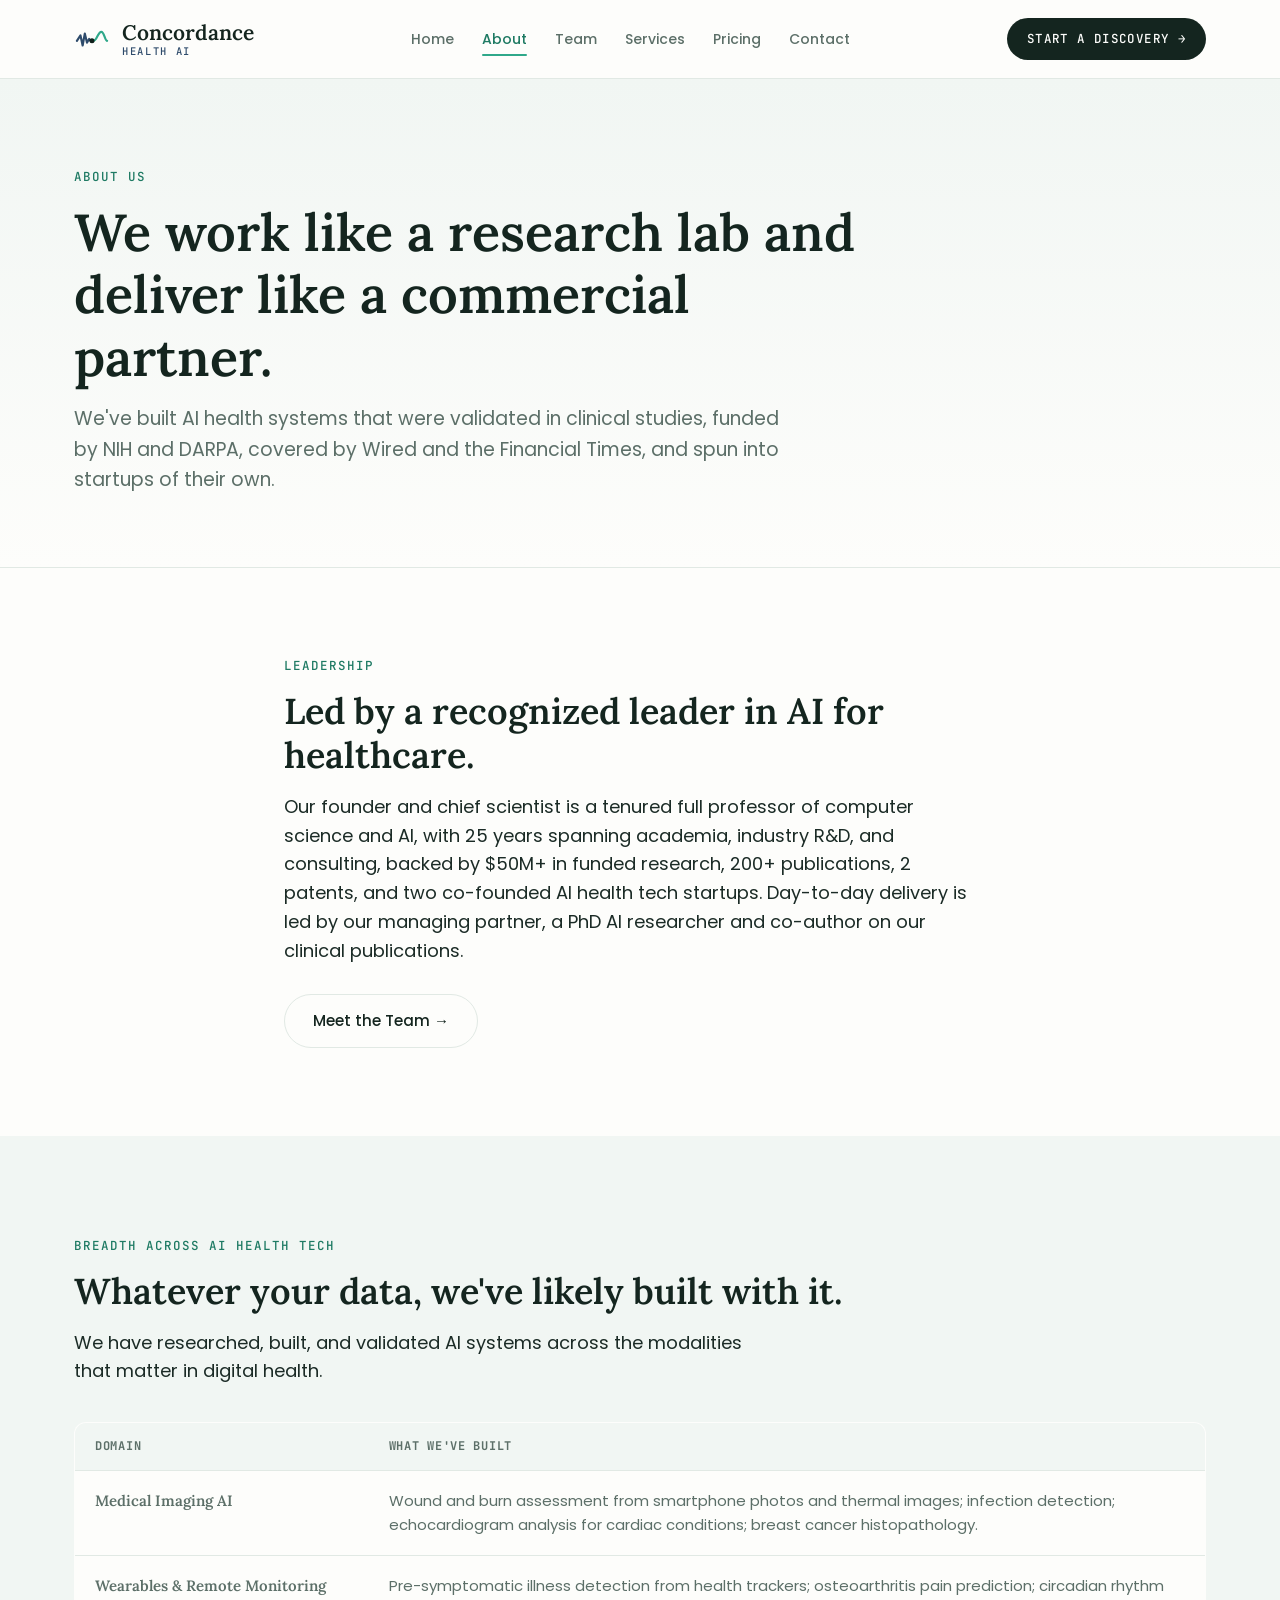
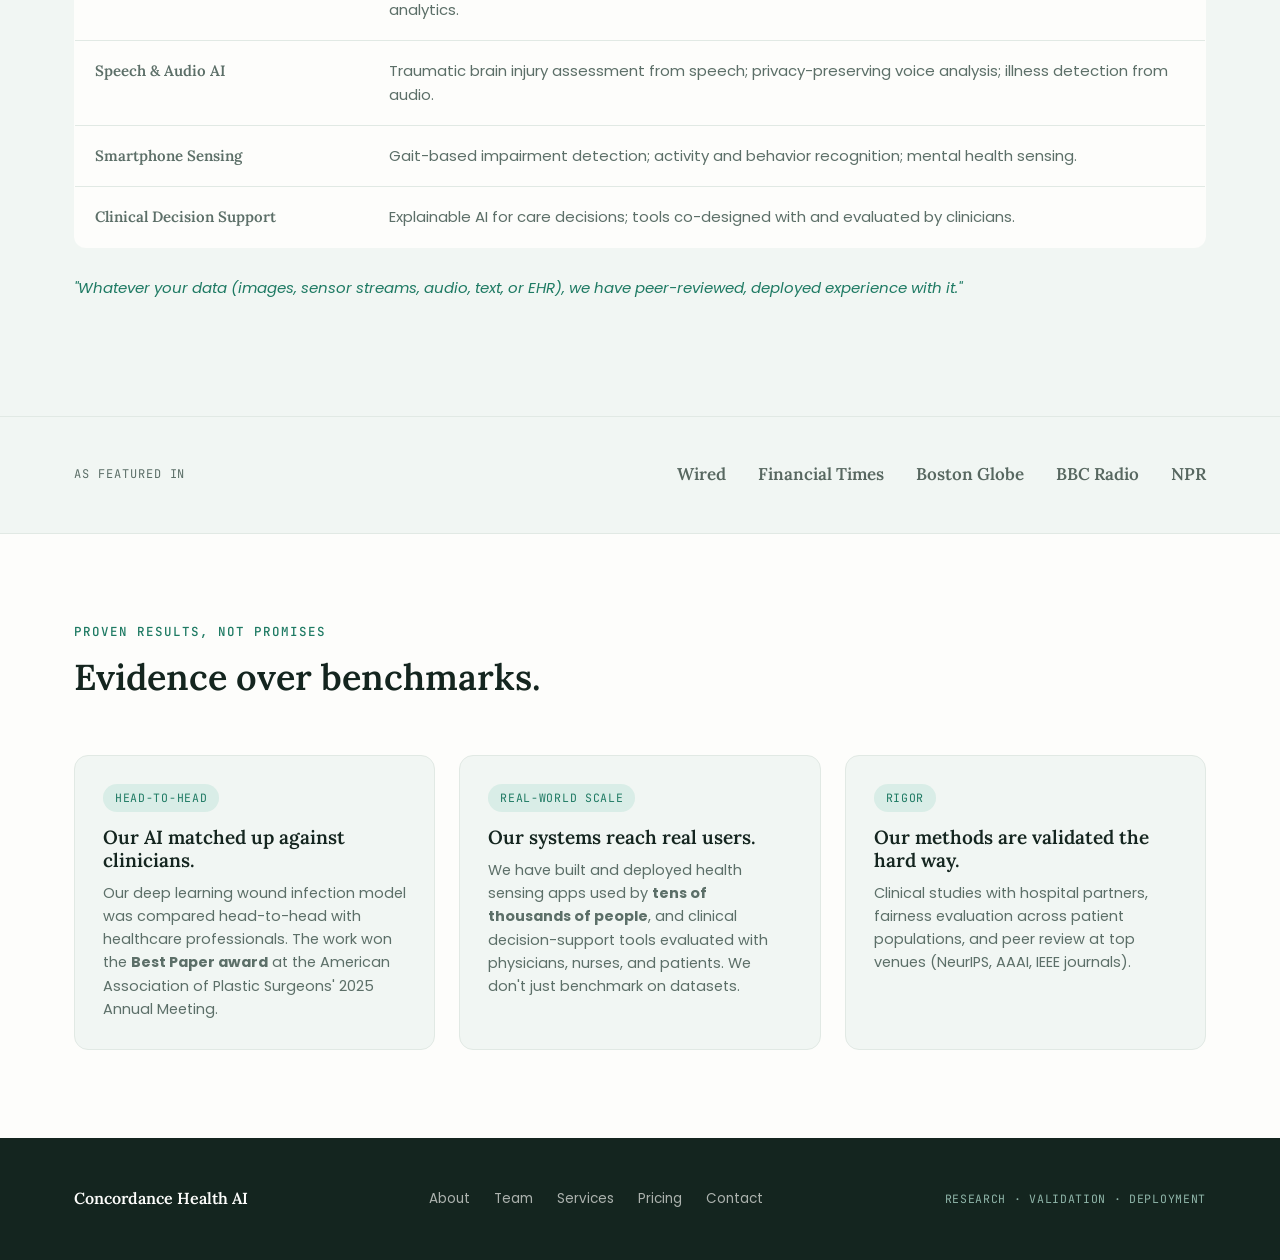
==== about.html @ d1e4e9be "Initial site" ====
<!DOCTYPE html>
<html lang="en">
<head>
<meta charset="UTF-8">
<meta name="viewport" content="width=device-width, initial-scale=1.0">
<link rel="icon" type="image/svg+xml" href="Logo/mark-convergence.svg">
<title>About | Concordance Health AI</title>
<link rel="preconnect" href="https://fonts.googleapis.com">
<link rel="preconnect" href="https://fonts.gstatic.com" crossorigin>
<link href="https://fonts.googleapis.com/css2?family=Lora:ital,wght@0,500;0,600;1,500&family=Poppins:wght@300;400;500;600;700&family=JetBrains+Mono:wght@400;500;600&display=swap" rel="stylesheet">
<link rel="stylesheet" href="style.css">
</head>
<body>

<header>
  <nav class="wrap">
    <a href="index.html" class="logo">
      <svg viewBox="0 0 100 100" width="36" height="36" aria-hidden="true">
        <path d="M8 55 L18 40 L24 68 L30 35 L36 60 L42 50 L46 55" fill="none" stroke="#2E4B6B" stroke-width="6" stroke-linecap="round" stroke-linejoin="round"/>
        <path d="M54 55 C64 55 66 30 76 30 C84 30 86 55 92 55" fill="none" stroke="#2FA88A" stroke-width="6" stroke-linecap="round" stroke-linejoin="round"/>
        <circle cx="50" cy="55" r="7" fill="#10201B"/>
      </svg>
      <span class="logo-word">
        <span class="logo-name">Concordance</span>
        <span class="logo-sub">HEALTH AI</span>
      </span>
    </a>
    <div class="navlinks">
      <a href="index.html">Home</a>
      <a href="about.html" class="active">About</a>
      <a href="team.html">Team</a>
      <a href="services.html">Services</a>
      <a href="pricing.html">Pricing</a>
      <a href="contact.html">Contact</a>
    </div>
    <a href="contact.html" class="nav-cta">START A DISCOVERY →</a>
  </nav>
</header>

<main>

  <div class="pagehead">
    <div class="wrap">
      <div class="eyebrow">About Us</div>
      <h1>We work like a research lab and deliver like a commercial partner.</h1>
      <p class="lede">We've built AI health systems that were validated in clinical studies, funded by NIH and DARPA, covered by Wired and the Financial Times, and spun into startups of their own.</p>
    </div>
  </div>

  <!-- ================= LEADERSHIP POINTER ================= -->
  <section class="why">
    <div class="wrap" style="grid-template-columns:1fr; max-width:760px;">
      <div>
        <div class="eyebrow">Leadership</div>
        <h2>Led by a recognized leader in AI for healthcare.</h2>
        <p class="big">Our founder and chief scientist is a tenured full professor of computer science and AI, with 25 years spanning academia, industry R&amp;D, and consulting, backed by $50M+ in funded research, 200+ publications, 2 patents, and two co-founded AI health tech startups. Day-to-day delivery is led by our managing partner, a PhD AI researcher and co-author on our clinical publications.</p>
        <div class="cta-row">
          <a href="team.html" class="btn btn-ghost">Meet the Team →</a>
        </div>
      </div>
    </div>
  </section>

  <!-- ================= BREADTH TABLE ================= -->
  <section class="breadth" style="background:var(--paper-dim); padding-top:100px; padding-bottom:100px;">
    <div class="wrap">
      <div class="eyebrow">Breadth Across AI Health Tech</div>
      <h2>Whatever your data, we've likely built with it.</h2>
      <p class="big">We have researched, built, and validated AI systems across the modalities that matter in digital health.</p>

      <table class="domains">
        <thead><tr><th>Domain</th><th>What We've Built</th></tr></thead>
        <tbody>
          <tr>
            <td class="domain">Medical Imaging AI</td>
            <td>Wound and burn assessment from smartphone photos and thermal images; infection detection; echocardiogram analysis for cardiac conditions; breast cancer histopathology.</td>
          </tr>
          <tr>
            <td class="domain">Wearables &amp; Remote Monitoring</td>
            <td>Pre-symptomatic illness detection from health trackers; osteoarthritis pain prediction; circadian rhythm analytics.</td>
          </tr>
          <tr>
            <td class="domain">Speech &amp; Audio AI</td>
            <td>Traumatic brain injury assessment from speech; privacy-preserving voice analysis; illness detection from audio.</td>
          </tr>
          <tr>
            <td class="domain">Smartphone Sensing</td>
            <td>Gait-based impairment detection; activity and behavior recognition; mental health sensing.</td>
          </tr>
          <tr>
            <td class="domain">Clinical Decision Support</td>
            <td>Explainable AI for care decisions; tools co-designed with and evaluated by clinicians.</td>
          </tr>
        </tbody>
      </table>
      <p class="breadth-footnote">"Whatever your data (images, sensor streams, audio, text, or EHR), we have peer-reviewed, deployed experience with it."</p>
    </div>
  </section>

  <!-- ================= PRESS MENTIONS ================= -->
  <div class="press">
    <div class="wrap">
      <div class="label">As Featured In</div>
      <div class="names">
        <span>Wired</span>
        <span>Financial Times</span>
        <span>Boston Globe</span>
        <span>BBC Radio</span>
        <span>NPR</span>
      </div>
    </div>
  </div>

  <!-- ================= PROVEN RESULTS (repeat, contextual) ================= -->
  <section class="results">
    <div class="wrap">
      <div class="eyebrow">Proven Results, Not Promises</div>
      <h2>Evidence over benchmarks.</h2>
    </div>
    <div class="result-grid">
      <div class="result-card">
        <div class="tag">Head-to-Head</div>
        <h3>Our AI matched up against clinicians.</h3>
        <p>Our deep learning wound infection model was compared head-to-head with healthcare professionals. The work won the <b>Best Paper award</b> at the American Association of Plastic Surgeons' 2025 Annual Meeting.</p>
      </div>
      <div class="result-card">
        <div class="tag">Real-World Scale</div>
        <h3>Our systems reach real users.</h3>
        <p>We have built and deployed health sensing apps used by <b>tens of thousands of people</b>, and clinical decision-support tools evaluated with physicians, nurses, and patients. We don't just benchmark on datasets.</p>
      </div>
      <div class="result-card">
        <div class="tag">Rigor</div>
        <h3>Our methods are validated the hard way.</h3>
        <p>Clinical studies with hospital partners, fairness evaluation across patient populations, and peer review at top venues (NeurIPS, AAAI, IEEE journals).</p>
      </div>
    </div>
  </section>

</main>

<footer>
  <div class="wrap">
    <div class="fmark">Concordance Health AI</div>
    <div class="flinks">
      <a href="about.html">About</a>
      <a href="team.html">Team</a>
      <a href="services.html">Services</a>
      <a href="pricing.html">Pricing</a>
      <a href="contact.html">Contact</a>
    </div>
    <div class="fnote">RESEARCH &middot; VALIDATION &middot; DEPLOYMENT</div>
  </div>
</footer>

</body>
</html>
---- style.css ----
/* ============================================================
   Concordance Health AI — base stylesheet
   ============================================================ */

:root {
  --ink: #14251F;
  --ink-soft: #24382F;
  --signal: #2FA88A;
  --signal-dark: #1E7A63;
  --sage: #8FB5A9;
  --paper: #FDFDFB;
  --paper-dim: #F1F6F3;
  --line: #E1E9E4;
  --text: #1B2B26;
  --muted: #5C6F68;

  --font-serif: 'Lora', Georgia, serif;
  --font-sans: 'Poppins', 'Segoe UI', Arial, sans-serif;
  --font-mono: 'JetBrains Mono', 'Courier New', monospace;
}

* { box-sizing: border-box; }

html { scroll-behavior: smooth; }

body {
  margin: 0;
  font-family: var(--font-sans);
  color: var(--text);
  background: var(--paper);
  line-height: 1.6;
  -webkit-font-smoothing: antialiased;
}

img { max-width: 100%; display: block; }

a { color: inherit; text-decoration: none; }

ul { list-style: none; margin: 0; padding: 0; }

h1, h2, h3, h4 {
  font-family: var(--font-serif);
  font-weight: 600;
  line-height: 1.2;
  margin: 0 0 16px;
  color: var(--ink);
}

h1 { font-size: clamp(32px, 4.4vw, 52px); }
h1 em { font-style: italic; color: var(--signal-dark); }
h2 { font-size: clamp(26px, 3vw, 36px); }
h3 { font-size: 20px; }
h4 { font-size: 17px; }

p { margin: 0 0 16px; color: var(--muted); }

.wrap {
  max-width: 1180px;
  margin: 0 auto;
  padding: 0 24px;
}

/* ============================= HEADER / NAV ============================= */

header {
  position: sticky;
  top: 0;
  z-index: 50;
  background: rgba(253, 253, 251, 0.92);
  backdrop-filter: blur(8px);
  border-bottom: 1px solid var(--line);
}

nav.wrap {
  display: flex;
  align-items: center;
  justify-content: space-between;
  padding-top: 18px;
  padding-bottom: 18px;
  gap: 24px;
}

.logo {
  display: flex;
  align-items: center;
  gap: 12px;
  white-space: nowrap;
}

.logo svg { width: 36px; height: 36px; flex-shrink: 0; }

.logo-word {
  display: flex;
  flex-direction: column;
  line-height: 1;
}

.logo-name {
  font-family: var(--font-serif);
  font-weight: 600;
  font-size: 21px;
  color: var(--ink);
}

.logo-sub {
  font-family: var(--font-mono);
  font-weight: 500;
  font-size: 10.5px;
  letter-spacing: 0.16em;
  color: #2E4B6B;
  margin-top: 3px;
}

.navlinks {
  display: flex;
  align-items: center;
  gap: 28px;
  flex-wrap: wrap;
}

.navlinks a {
  font-size: 14px;
  font-weight: 500;
  color: var(--muted);
  position: relative;
  padding: 4px 0;
  transition: color 0.15s ease;
}

.navlinks a:hover { color: var(--ink); }

.navlinks a.active {
  color: var(--signal-dark);
}

.navlinks a.active::after {
  content: "";
  position: absolute;
  left: 0; right: 0; bottom: -2px;
  height: 2px;
  background: var(--signal);
  border-radius: 2px;
}

.nav-cta {
  font-family: var(--font-mono);
  font-size: 12.5px;
  font-weight: 500;
  letter-spacing: 0.03em;
  white-space: nowrap;
  background: var(--ink);
  color: var(--paper);
  padding: 11px 20px;
  border-radius: 999px;
  transition: background 0.15s ease, transform 0.15s ease;
}

.nav-cta:hover { background: var(--signal-dark); transform: translateY(-1px); }

/* ============================= SHARED TEXT ELEMENTS ============================= */

.eyebrow {
  font-family: var(--font-mono);
  font-size: 12.5px;
  font-weight: 500;
  letter-spacing: 0.08em;
  text-transform: uppercase;
  color: var(--signal-dark);
  margin-bottom: 14px;
}

.lede {
  font-size: 19px;
  max-width: 720px;
  color: var(--muted);
}

.big {
  font-size: 18px;
  max-width: 700px;
  color: var(--text);
}

.cta-row {
  display: flex;
  align-items: center;
  gap: 16px;
  flex-wrap: wrap;
  margin-top: 28px;
}

.btn {
  display: inline-block;
  font-family: var(--font-sans);
  font-size: 15px;
  font-weight: 500;
  padding: 14px 28px;
  border-radius: 999px;
  border: 1px solid transparent;
  transition: transform 0.15s ease, background 0.15s ease, border-color 0.15s ease, color 0.15s ease;
  cursor: pointer;
}

.btn:hover { transform: translateY(-2px); }

.btn-primary {
  background: var(--ink);
  color: var(--paper);
}

.btn-primary:hover { background: var(--signal-dark); }

.btn-ghost {
  background: transparent;
  color: var(--ink);
  border-color: var(--line);
}

.btn-ghost:hover { border-color: var(--signal); color: var(--signal-dark); }

/* ============================= PAGEHEAD (interior pages) ============================= */

.pagehead {
  padding: 88px 0 56px;
  background: linear-gradient(180deg, var(--paper-dim), var(--paper));
  border-bottom: 1px solid var(--line);
}

.pagehead h1 { max-width: 820px; }

/* ============================= HERO (home) ============================= */

.hero {
  padding: 96px 0 32px;
  background: linear-gradient(180deg, var(--paper-dim), var(--paper));
}

.hero h1 { max-width: 780px; }

.hero-wave {
  padding-top: 24px;
  padding-bottom: 8px;
}

.waveline { width: 100%; height: 34px; display: block; }

/* ============================= CREDIBILITY STRIP ============================= */

.strip {
  background: var(--ink);
  color: var(--paper);
  padding: 28px 0;
}

.strip .wrap {
  display: flex;
  flex-wrap: wrap;
  align-items: center;
  gap: 28px 40px;
  justify-content: space-between;
}

.stat {
  font-size: 13.5px;
  color: rgba(253, 253, 251, 0.75);
  white-space: nowrap;
}

.stat b {
  font-family: var(--font-serif);
  font-size: 18px;
  color: var(--paper);
  margin-right: 4px;
}

.funders {
  font-family: var(--font-mono);
  font-size: 12px;
  letter-spacing: 0.08em;
  color: var(--sage);
  white-space: nowrap;
}

/* ============================= WHY / LEADERSHIP ============================= */

.why {
  padding: 88px 0;
}

.why .wrap {
  display: grid;
  grid-template-columns: 1fr 1fr;
  gap: 48px;
  align-items: start;
}

/* ============================= BREADTH TABLE ============================= */

.breadth { padding: 88px 0; }

table.domains {
  width: 100%;
  border-collapse: collapse;
  margin-top: 36px;
  background: var(--paper);
  border: 1px solid var(--line);
  border-radius: 12px;
  overflow: hidden;
}

table.domains th {
  text-align: left;
  font-family: var(--font-mono);
  font-size: 12px;
  letter-spacing: 0.06em;
  text-transform: uppercase;
  color: var(--muted);
  background: var(--paper-dim);
  padding: 14px 20px;
  border-bottom: 1px solid var(--line);
}

table.domains td {
  padding: 18px 20px;
  border-bottom: 1px solid var(--line);
  color: var(--muted);
  font-size: 15px;
  vertical-align: top;
}

table.domains tr:last-child td { border-bottom: none; }

td.domain {
  font-family: var(--font-serif);
  font-weight: 600;
  color: var(--ink);
  white-space: nowrap;
  width: 26%;
}

.breadth-footnote {
  margin-top: 28px;
  font-style: italic;
  color: var(--signal-dark);
  font-size: 15px;
}

/* ============================= PRESS ============================= */

.press {
  padding: 44px 0;
  border-top: 1px solid var(--line);
  border-bottom: 1px solid var(--line);
  background: var(--paper-dim);
}

.press .wrap {
  display: flex;
  align-items: center;
  gap: 28px;
  flex-wrap: wrap;
  justify-content: space-between;
}

.press .label {
  font-family: var(--font-mono);
  font-size: 12px;
  letter-spacing: 0.08em;
  text-transform: uppercase;
  color: var(--muted);
  white-space: nowrap;
}

.press .names {
  display: flex;
  gap: 32px;
  flex-wrap: wrap;
}

.press .names span {
  font-family: var(--font-serif);
  font-weight: 600;
  font-size: 17px;
  color: var(--ink-soft);
  opacity: 0.75;
}

/* ============================= RESULTS ============================= */

.results { padding: 88px 0; }

.results .wrap { padding-bottom: 40px; }

.result-grid {
  max-width: 1180px;
  margin: 0 auto;
  padding: 0 24px;
  display: grid;
  grid-template-columns: repeat(3, 1fr);
  gap: 24px;
}

.result-card {
  background: var(--paper-dim);
  border: 1px solid var(--line);
  border-radius: 14px;
  padding: 28px;
}

.result-card .tag {
  display: inline-block;
  font-family: var(--font-mono);
  font-size: 11.5px;
  letter-spacing: 0.06em;
  text-transform: uppercase;
  color: var(--signal-dark);
  background: rgba(47, 168, 138, 0.12);
  padding: 5px 12px;
  border-radius: 999px;
  margin-bottom: 14px;
}

.result-card h3 { font-size: 19px; margin-bottom: 10px; }
.result-card p { font-size: 14.5px; margin-bottom: 0; }

/* ============================= ENGAGE / PROCESS ============================= */

.engage {
  padding: 88px 0;
  background: var(--ink);
  color: rgba(253, 253, 251, 0.78);
}

.engage h2 { color: var(--paper); max-width: 640px; }

.steps {
  display: grid;
  grid-template-columns: repeat(4, 1fr);
  gap: 24px;
  margin-top: 44px;
}

.step {
  border: 1px solid rgba(253, 253, 251, 0.14);
  border-radius: 14px;
  padding: 24px 20px;
  background: rgba(253, 253, 251, 0.03);
}

.step .num {
  font-family: var(--font-serif);
  font-size: 26px;
  font-weight: 600;
  color: var(--signal);
  margin-bottom: 14px;
}

.step h4 { color: var(--paper); margin-bottom: 8px; }
.step p { font-size: 14px; color: rgba(253, 253, 251, 0.62); margin-bottom: 0; }

.engage-note {
  margin-top: 40px;
  font-style: italic;
  font-size: 16px;
  color: var(--sage);
  max-width: 760px;
  border-left: 2px solid var(--signal);
  padding-left: 18px;
}

/* ============================= CONTACT HERO (CTA banner) ============================= */

.contact-hero {
  background: var(--ink);
  color: var(--paper);
  padding: 88px 0;
  text-align: center;
}

.contact-hero .wrap { max-width: 760px; }

.contact-hero h1 { color: var(--paper); margin: 0 auto 16px; }

.contact-hero p {
  color: rgba(253, 253, 251, 0.72);
  font-size: 17px;
  max-width: 620px;
  margin: 0 auto;
}

/* ============================= CONTACT PAGE BODY ============================= */

.contact-body .wrap {
  display: grid;
  grid-template-columns: 1.4fr 1fr;
  gap: 64px;
}

.contact-form {
  display: flex;
  flex-direction: column;
  gap: 6px;
}

.contact-form label {
  font-size: 13.5px;
  font-weight: 500;
  color: var(--ink);
  margin-top: 16px;
}

.contact-form label:first-child { margin-top: 0; }

.contact-form input,
.contact-form textarea {
  font-family: var(--font-sans);
  font-size: 15px;
  padding: 12px 14px;
  border: 1px solid var(--line);
  border-radius: 8px;
  background: var(--paper-dim);
  color: var(--text);
  outline: none;
  transition: border-color 0.15s ease;
}

.contact-form input:focus,
.contact-form textarea:focus { border-color: var(--signal); }

.contact-form textarea { min-height: 140px; resize: vertical; }

.contact-form button { margin-top: 24px; align-self: flex-start; }

.contact-side {
  background: var(--paper-dim);
  border: 1px solid var(--line);
  border-radius: 14px;
  padding: 32px;
  height: fit-content;
}

.contact-side .role {
  font-family: var(--font-mono);
  font-size: 12px;
  letter-spacing: 0.06em;
  text-transform: uppercase;
  color: var(--signal-dark);
  margin-bottom: 10px;
}

.contact-side .email {
  display: inline-block;
  margin-top: 4px;
  font-weight: 500;
  color: var(--signal-dark);
  border-bottom: 1px solid var(--signal);
}

.cv-divider {
  height: 1px;
  background: var(--line);
}

.cv-list li {
  position: relative;
  padding-left: 20px;
  margin-bottom: 12px;
  font-size: 14.5px;
  color: var(--muted);
}

.cv-list li::before {
  content: "";
  position: absolute;
  left: 0; top: 8px;
  width: 6px; height: 6px;
  border-radius: 50%;
  background: var(--signal);
}

/* ============================= PRICING ============================= */

.pricing { padding: 88px 0; }

.phase-label {
  font-family: var(--font-mono);
  font-size: 12.5px;
  letter-spacing: 0.06em;
  text-transform: uppercase;
  color: var(--signal-dark);
  margin-top: 56px;
  margin-bottom: 20px;
  padding-bottom: 10px;
  border-bottom: 1px solid var(--line);
}

.price-grid, .retainer-grid {
  display: grid;
  grid-template-columns: repeat(2, 1fr);
  gap: 24px;
}

.price-grid-3, .svc-phase-grid {
  display: grid;
  grid-template-columns: repeat(2, 1fr);
  gap: 24px;
}

.price-card {
  background: var(--paper);
  border: 1px solid var(--line);
  border-radius: 14px;
  padding: 28px;
  display: flex;
  flex-direction: column;
}

.price-card h4 { margin-bottom: 6px; }

.price-card .price {
  font-family: var(--font-serif);
  font-size: 24px;
  font-weight: 600;
  color: var(--signal-dark);
  margin-bottom: 16px;
}

.price-card ul { margin-bottom: 12px; }

.price-card ul li {
  position: relative;
  padding-left: 18px;
  margin-bottom: 10px;
  font-size: 14.5px;
  color: var(--muted);
}

.price-card ul li::before {
  content: "";
  position: absolute;
  left: 0; top: 8px;
  width: 5px; height: 5px;
  border-radius: 50%;
  background: var(--signal);
}

.price-card .fine {
  margin-top: auto;
  padding-top: 14px;
  font-size: 13px;
  color: var(--sage);
  font-style: italic;
}

.addons-note {
  margin-top: 20px;
  font-size: 14px;
  color: var(--muted);
}

table.addons {
  width: 100%;
  border-collapse: collapse;
  margin-top: 4px;
}

table.addons tr {
  border-bottom: 1px solid var(--line);
}

table.addons tr:last-child { border-bottom: none; }

table.addons td {
  padding: 16px 4px;
  font-size: 14.5px;
  color: var(--muted);
}

table.addons td.fee {
  text-align: right;
  white-space: nowrap;
  font-family: var(--font-mono);
  font-size: 13.5px;
  color: var(--ink);
  padding-left: 20px;
}

.terms {
  margin-top: 56px;
  background: var(--paper-dim);
  border-radius: 14px;
  padding: 28px 32px;
}

.terms h4 { margin-bottom: 16px; }

.terms ul li {
  position: relative;
  padding-left: 18px;
  margin-bottom: 12px;
  font-size: 14px;
  color: var(--muted);
}

.terms ul li::before {
  content: "";
  position: absolute;
  left: 0; top: 8px;
  width: 5px; height: 5px;
  border-radius: 50%;
  background: var(--signal);
}

.pdf-cta {
  margin-top: 56px;
  display: flex;
  align-items: center;
  justify-content: space-between;
  gap: 24px;
  flex-wrap: wrap;
  background: var(--ink);
  color: var(--paper);
  border-radius: 14px;
  padding: 32px;
}

.pdf-cta h4 { color: var(--paper); margin-bottom: 6px; }
.pdf-cta p { color: rgba(253, 253, 251, 0.68); margin-bottom: 0; }

/* ============================= SERVICES (svc-card) ============================= */

.svc-card {
  background: var(--paper);
  border: 1px solid var(--line);
  border-radius: 14px;
  padding: 28px;
  display: flex;
  flex-direction: column;
}

.svc-card p { font-size: 14.5px; }

.svc-card .range {
  margin-top: auto;
  padding-top: 12px;
  font-family: var(--font-mono);
  font-size: 13px;
  color: var(--signal-dark);
  border-top: 1px solid var(--line);
}

/* ============================= TEAM ============================= */

.team-grid {
  display: grid;
  grid-template-columns: repeat(2, 1fr);
  gap: 32px;
}

.team-card {
  background: var(--paper-dim);
  border: 1px solid var(--line);
  border-radius: 16px;
  padding: 32px;
}

.team-photo {
  width: 56px;
  height: 56px;
  border-radius: 50%;
  background: var(--ink);
  color: var(--paper);
  font-family: var(--font-serif);
  font-weight: 600;
  font-size: 18px;
  display: flex;
  align-items: center;
  justify-content: center;
  margin-bottom: 18px;
}

.team-name {
  font-family: var(--font-serif);
  font-weight: 600;
  font-size: 18px;
  color: var(--ink);
}

.team-role {
  font-family: var(--font-mono);
  font-size: 12.5px;
  letter-spacing: 0.04em;
  color: var(--signal-dark);
  margin-bottom: 18px;
}

.team-note {
  margin-top: 36px;
  font-size: 15px;
  color: var(--muted);
  border-left: 2px solid var(--signal);
  padding-left: 20px;
}

/* ============================= FOOTER ============================= */

footer {
  background: var(--ink);
  color: rgba(253, 253, 251, 0.6);
  padding: 48px 0;
  margin-top: 0;
}

footer .wrap {
  display: flex;
  flex-wrap: wrap;
  align-items: center;
  justify-content: space-between;
  gap: 20px;
}

.fmark {
  font-family: var(--font-serif);
  font-weight: 600;
  font-size: 16px;
  color: var(--paper);
}

.flinks {
  display: flex;
  gap: 24px;
  flex-wrap: wrap;
}

.flinks a {
  font-size: 13.5px;
  color: rgba(253, 253, 251, 0.65);
  transition: color 0.15s ease;
}

.flinks a:hover { color: var(--paper); }

.fnote {
  font-family: var(--font-mono);
  font-size: 11.5px;
  letter-spacing: 0.06em;
  color: var(--sage);
  white-space: nowrap;
}

/* ============================= RESPONSIVE ============================= */

@media (max-width: 980px) {
  .navlinks { display: none; }

  .why .wrap { grid-template-columns: 1fr; }
  .steps { grid-template-columns: repeat(2, 1fr); }
  .result-grid { grid-template-columns: 1fr; }
  .price-grid, .price-grid-3, .retainer-grid, .svc-phase-grid { grid-template-columns: 1fr; }
  .team-grid { grid-template-columns: 1fr; }
  .contact-body .wrap { grid-template-columns: 1fr; }
}

@media (max-width: 640px) {
  .steps { grid-template-columns: 1fr; }
  .strip .wrap { flex-direction: column; align-items: flex-start; }
  .press .wrap { flex-direction: column; align-items: flex-start; }
  .pdf-cta { flex-direction: column; align-items: flex-start; }
  footer .wrap { flex-direction: column; align-items: flex-start; text-align: left; }
  table.domains td.domain { width: auto; }
}
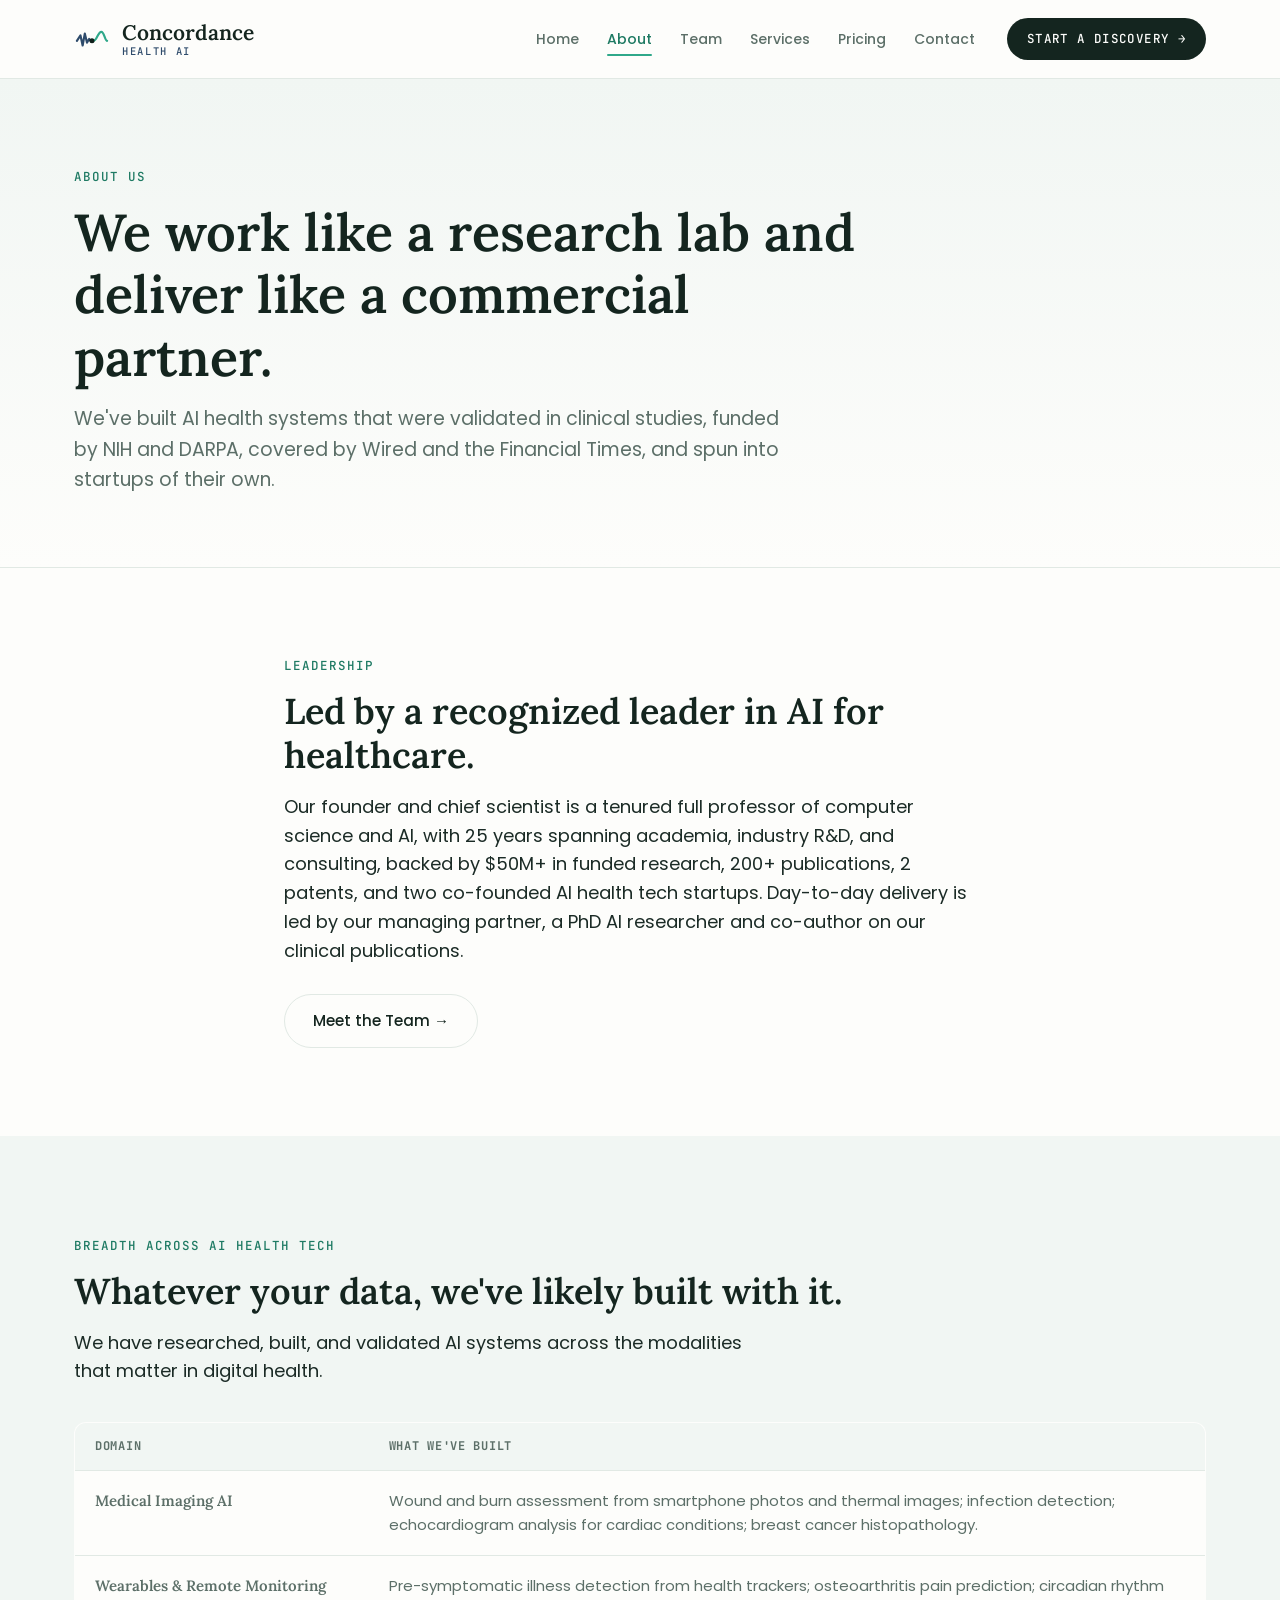
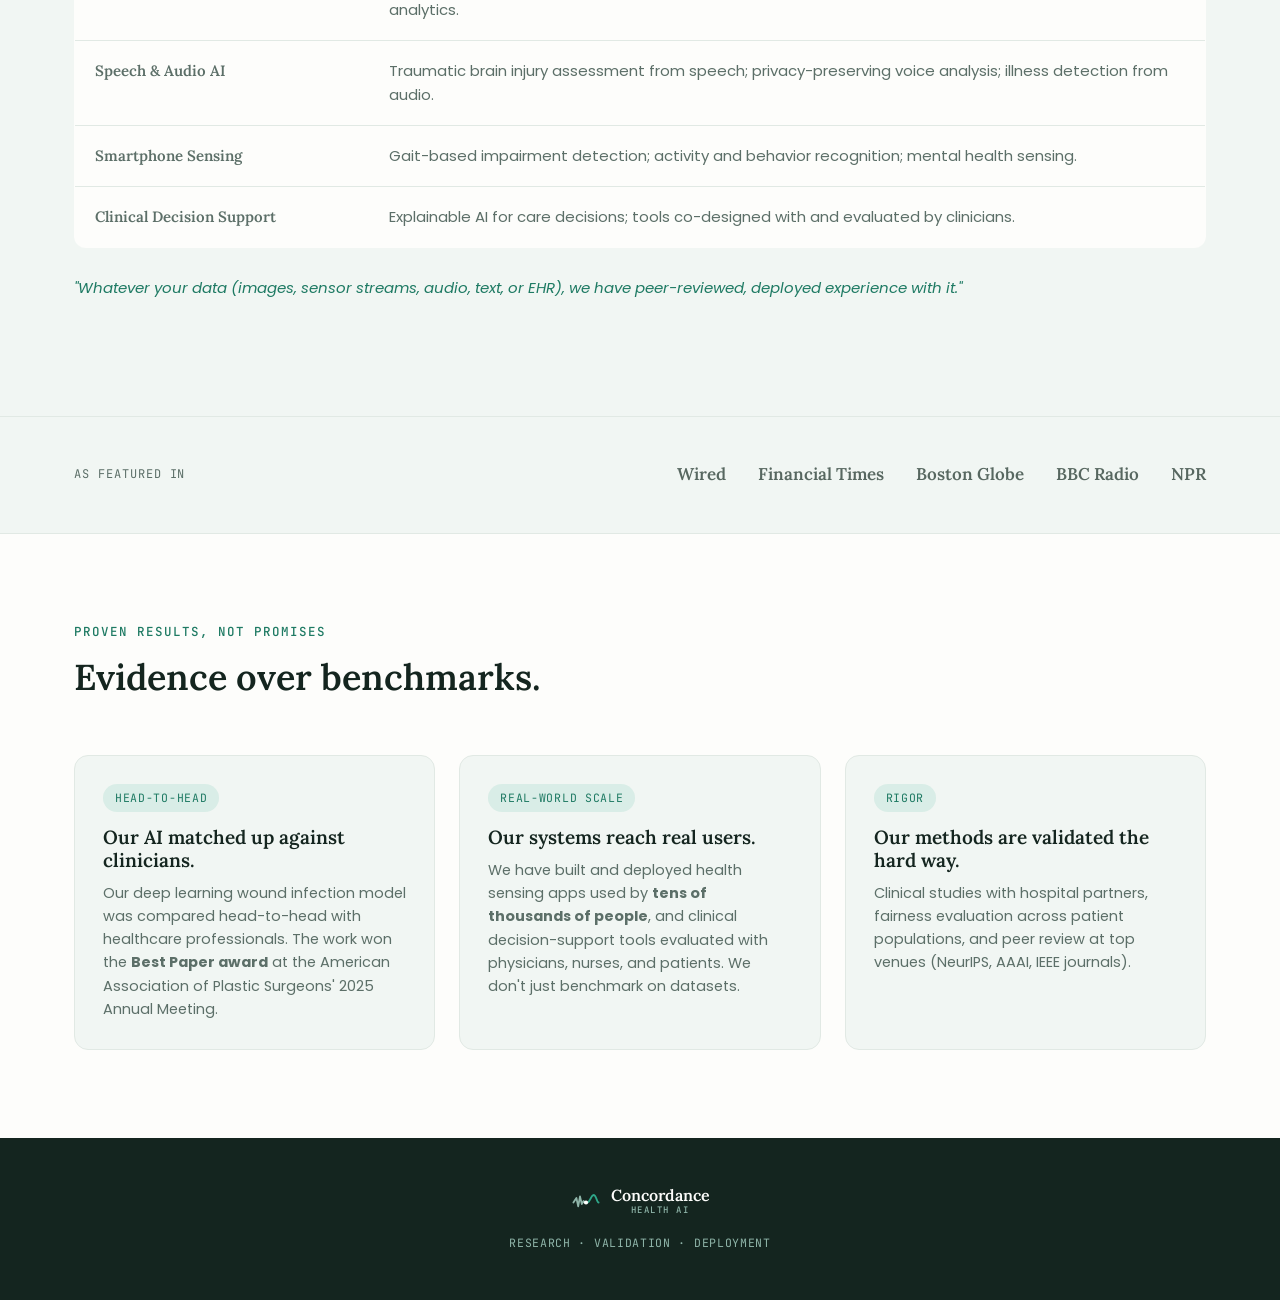
==== commit b1c43e5d: "Website Mobile Friendly Update" ====
--- a/about.html
+++ b/about.html
@@ -25,7 +25,11 @@
         <span class="logo-sub">HEALTH AI</span>
       </span>
     </a>
-    <div class="navlinks">
+    <button class="nav-toggle" id="navToggle" aria-label="Toggle navigation" aria-expanded="false" aria-controls="navPanel">
+      <span class="bar"></span><span class="bar"></span><span class="bar"></span>
+    </button>
+    <div class="nav-panel" id="navPanel">
+      <div class="navlinks">
       <a href="index.html">Home</a>
       <a href="about.html" class="active">About</a>
       <a href="team.html">Team</a>
@@ -33,7 +37,8 @@
       <a href="pricing.html">Pricing</a>
       <a href="contact.html">Contact</a>
     </div>
-    <a href="contact.html" class="nav-cta">START A DISCOVERY →</a>
+      <a href="contact.html" class="nav-cta">START A DISCOVERY →</a>
+    </div>
   </nav>
 </header>
 
@@ -140,17 +145,21 @@
 
 <footer>
   <div class="wrap">
-    <div class="fmark">Concordance Health AI</div>
-    <div class="flinks">
-      <a href="about.html">About</a>
-      <a href="team.html">Team</a>
-      <a href="services.html">Services</a>
-      <a href="pricing.html">Pricing</a>
-      <a href="contact.html">Contact</a>
-    </div>
+    <a href="index.html" class="fmark">
+      <svg viewBox="0 0 100 100" width="30" height="30" aria-hidden="true">
+        <path d="M8 55 L18 40 L24 68 L30 35 L36 60 L42 50 L46 55" fill="none" stroke="#8FB5A9" stroke-width="6" stroke-linecap="round" stroke-linejoin="round"/>
+        <path d="M54 55 C64 55 66 30 76 30 C84 30 86 55 92 55" fill="none" stroke="#2FA88A" stroke-width="6" stroke-linecap="round" stroke-linejoin="round"/>
+        <circle cx="50" cy="55" r="7" fill="#FDFDFB"/>
+      </svg>
+      <span class="fmark-word">
+        <span class="fmark-name">Concordance</span>
+        <span class="fmark-sub">HEALTH AI</span>
+      </span>
+    </a>
     <div class="fnote">RESEARCH &middot; VALIDATION &middot; DEPLOYMENT</div>
   </div>
 </footer>
 
+<script src="script.js" defer></script>
 </body>
 </html>
--- a/style.css
+++ b/style.css
@@ -72,6 +72,7 @@
 }
 
 nav.wrap {
+  position: relative;
   display: flex;
   align-items: center;
   justify-content: space-between;
@@ -156,6 +157,39 @@
 }
 
 .nav-cta:hover { background: var(--signal-dark); transform: translateY(-1px); }
+
+.nav-panel {
+  display: flex;
+  align-items: center;
+  gap: 32px;
+}
+
+.nav-toggle {
+  display: none;
+  flex-direction: column;
+  justify-content: center;
+  gap: 5px;
+  width: 34px;
+  height: 34px;
+  padding: 0;
+  background: none;
+  border: none;
+  cursor: pointer;
+  flex-shrink: 0;
+}
+
+.nav-toggle .bar {
+  display: block;
+  width: 100%;
+  height: 2px;
+  background: var(--ink);
+  border-radius: 2px;
+  transition: transform 0.2s ease, opacity 0.2s ease;
+}
+
+.nav-toggle[aria-expanded="true"] .bar:nth-child(1) { transform: translateY(7px) rotate(45deg); }
+.nav-toggle[aria-expanded="true"] .bar:nth-child(2) { opacity: 0; }
+.nav-toggle[aria-expanded="true"] .bar:nth-child(3) { transform: translateY(-7px) rotate(-45deg); }
 
 /* ============================= SHARED TEXT ELEMENTS ============================= */
 
@@ -764,19 +798,21 @@
   padding: 32px;
 }
 
+.team-header {
+  display: flex;
+  align-items: center;
+  gap: 20px;
+  margin-bottom: 20px;
+}
+
 .team-photo {
-  width: 56px;
-  height: 56px;
+  width: 88px;
+  height: 88px;
   border-radius: 50%;
-  background: var(--ink);
-  color: var(--paper);
-  font-family: var(--font-serif);
-  font-weight: 600;
-  font-size: 18px;
-  display: flex;
-  align-items: center;
-  justify-content: center;
-  margin-bottom: 18px;
+  object-fit: cover;
+  border: 2px solid var(--paper);
+  box-shadow: 0 0 0 1px var(--line);
+  flex-shrink: 0;
 }
 
 .team-name {
@@ -791,7 +827,6 @@
   font-size: 12.5px;
   letter-spacing: 0.04em;
   color: var(--signal-dark);
-  margin-bottom: 18px;
 }
 
 .team-note {
@@ -813,32 +848,41 @@
 
 footer .wrap {
   display: flex;
-  flex-wrap: wrap;
-  align-items: center;
-  justify-content: space-between;
-  gap: 20px;
+  flex-direction: column;
+  align-items: center;
+  text-align: center;
+  gap: 18px;
 }
 
 .fmark {
+  display: flex;
+  align-items: center;
+  gap: 10px;
+}
+
+.fmark svg { width: 30px; height: 30px; flex-shrink: 0; }
+
+.fmark-word {
+  display: flex;
+  flex-direction: column;
+  line-height: 1;
+}
+
+.fmark-name {
   font-family: var(--font-serif);
   font-weight: 600;
   font-size: 16px;
   color: var(--paper);
 }
 
-.flinks {
-  display: flex;
-  gap: 24px;
-  flex-wrap: wrap;
-}
-
-.flinks a {
-  font-size: 13.5px;
-  color: rgba(253, 253, 251, 0.65);
-  transition: color 0.15s ease;
-}
-
-.flinks a:hover { color: var(--paper); }
+.fmark-sub {
+  font-family: var(--font-mono);
+  font-weight: 500;
+  font-size: 9px;
+  letter-spacing: 0.16em;
+  color: var(--sage);
+  margin-top: 3px;
+}
 
 .fnote {
   font-family: var(--font-mono);
@@ -851,7 +895,47 @@
 /* ============================= RESPONSIVE ============================= */
 
 @media (max-width: 980px) {
-  .navlinks { display: none; }
+  .nav-toggle { display: flex; }
+
+  .nav-panel {
+    position: absolute;
+    top: 100%;
+    left: 0;
+    right: 0;
+    flex-direction: column;
+    align-items: stretch;
+    gap: 4px;
+    background: var(--paper);
+    border-bottom: 1px solid var(--line);
+    padding: 8px 24px 20px;
+    max-height: 0;
+    overflow: hidden;
+    opacity: 0;
+    transition: max-height 0.25s ease, opacity 0.2s ease;
+  }
+
+  .nav-panel.open {
+    max-height: 420px;
+    opacity: 1;
+  }
+
+  .navlinks {
+    flex-direction: column;
+    align-items: stretch;
+    gap: 0;
+  }
+
+  .navlinks a {
+    padding: 12px 0;
+    border-bottom: 1px solid var(--line);
+  }
+
+  .navlinks a.active::after { display: none; }
+
+  .nav-cta {
+    margin-top: 14px;
+    text-align: center;
+  }
 
   .why .wrap { grid-template-columns: 1fr; }
   .steps { grid-template-columns: repeat(2, 1fr); }
@@ -866,6 +950,26 @@
   .strip .wrap { flex-direction: column; align-items: flex-start; }
   .press .wrap { flex-direction: column; align-items: flex-start; }
   .pdf-cta { flex-direction: column; align-items: flex-start; }
-  footer .wrap { flex-direction: column; align-items: flex-start; text-align: left; }
   table.domains td.domain { width: auto; }
 }
+
+/* ============================= PRINT (Services & Pricing PDF) ============================= */
+
+@media print {
+  header, footer, .pdf-cta, .nav-toggle { display: none !important; }
+
+  body { background: var(--paper); }
+
+  .pricing { padding: 0; }
+
+  .pagehead { padding: 0 0 32px; background: none; border-bottom: none; }
+
+  .price-card, .svc-card, .terms {
+    break-inside: avoid;
+    border: 1px solid var(--line);
+  }
+
+  table.addons, table.domains { break-inside: avoid; }
+
+  a[href]::after { content: none; }
+}
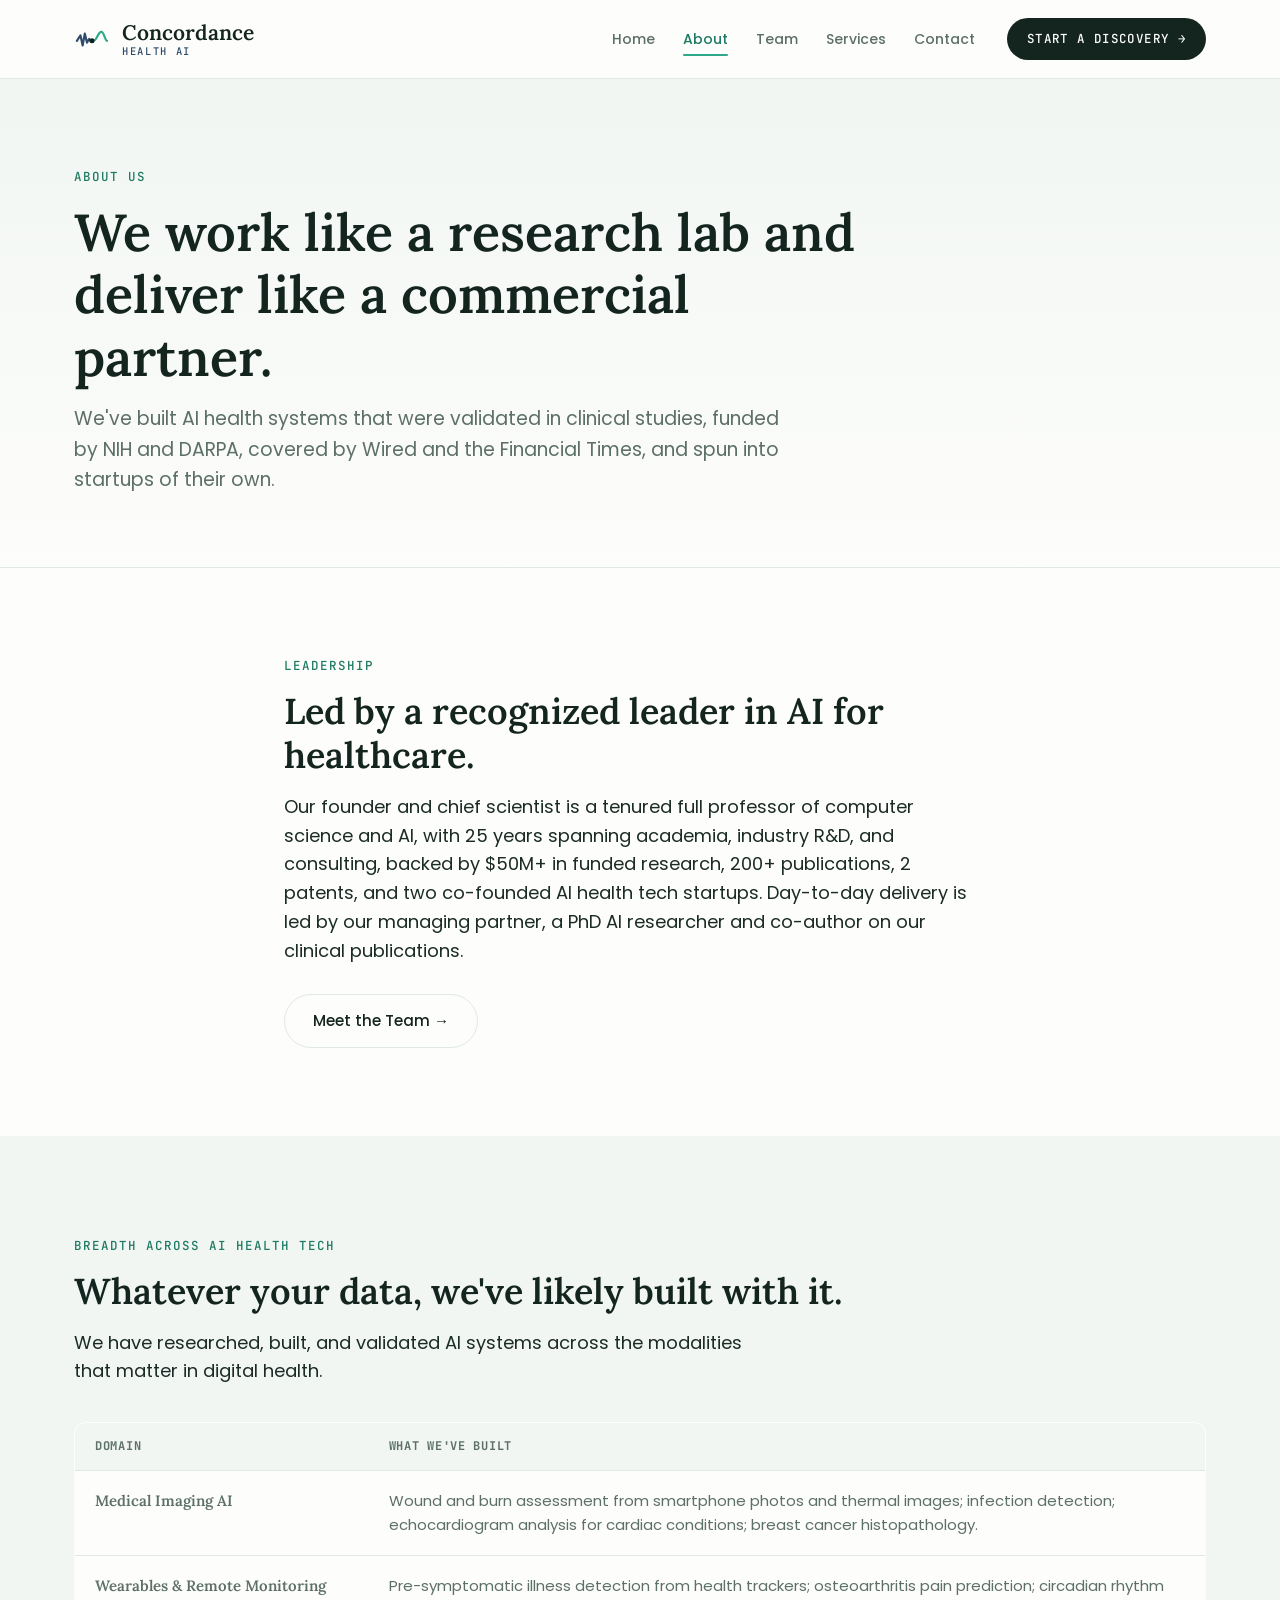
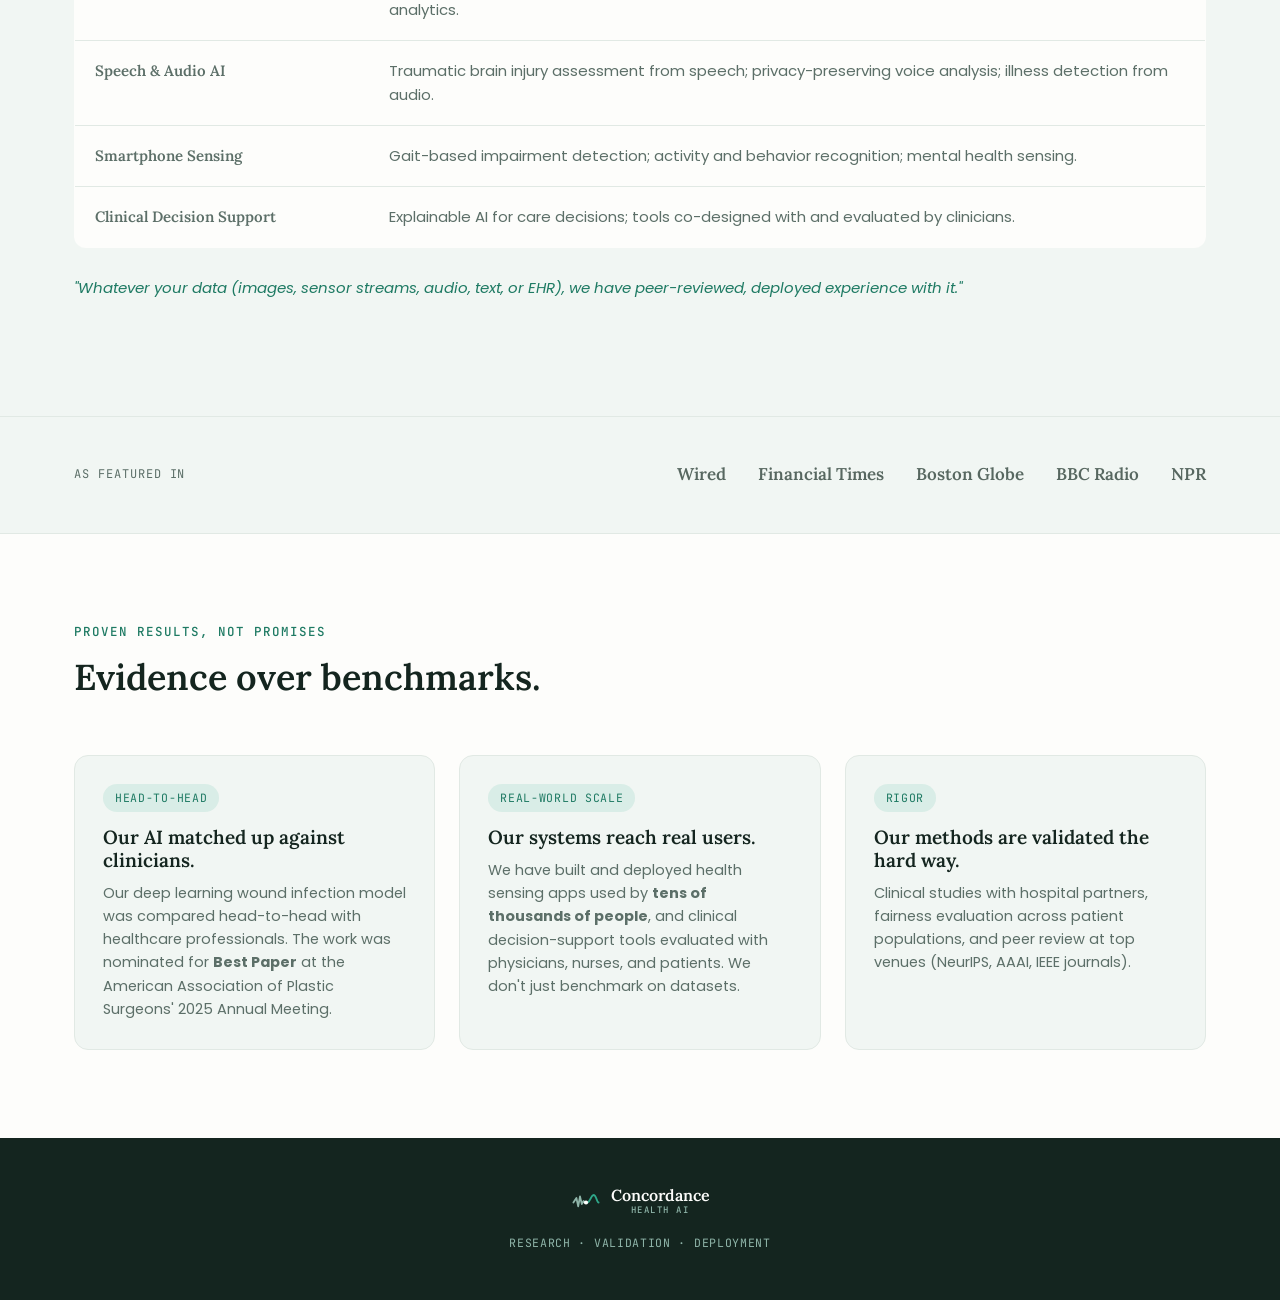
==== commit a78d17b1: "Updated the pricing and other details" ====
--- a/about.html
+++ b/about.html
@@ -5,6 +5,17 @@
 <meta name="viewport" content="width=device-width, initial-scale=1.0">
 <link rel="icon" type="image/svg+xml" href="Logo/mark-convergence.svg">
 <title>About | Concordance Health AI</title>
+<meta name="description" content="Concordance Health AI works like a research lab and delivers like a commercial partner. See our leadership, breadth of work across health AI, and proven results.">
+<meta property="og:type" content="website">
+<meta property="og:site_name" content="Concordance Health AI">
+<meta property="og:title" content="About | Concordance Health AI">
+<meta property="og:description" content="Concordance Health AI works like a research lab and delivers like a commercial partner. See our leadership, breadth of work across health AI, and proven results.">
+<meta property="og:url" content="https://dkrathi457.github.io/concordance-health-site/about.html">
+<meta property="og:image" content="https://dkrathi457.github.io/concordance-health-site/assets/og-image.png">
+<meta name="twitter:card" content="summary_large_image">
+<meta name="twitter:title" content="About | Concordance Health AI">
+<meta name="twitter:description" content="Concordance Health AI works like a research lab and delivers like a commercial partner. See our leadership, breadth of work across health AI, and proven results.">
+<meta name="twitter:image" content="https://dkrathi457.github.io/concordance-health-site/assets/og-image.png">
 <link rel="preconnect" href="https://fonts.googleapis.com">
 <link rel="preconnect" href="https://fonts.gstatic.com" crossorigin>
 <link href="https://fonts.googleapis.com/css2?family=Lora:ital,wght@0,500;0,600;1,500&family=Poppins:wght@300;400;500;600;700&family=JetBrains+Mono:wght@400;500;600&display=swap" rel="stylesheet">
@@ -34,7 +45,6 @@
       <a href="about.html" class="active">About</a>
       <a href="team.html">Team</a>
       <a href="services.html">Services</a>
-      <a href="pricing.html">Pricing</a>
       <a href="contact.html">Contact</a>
     </div>
       <a href="contact.html" class="nav-cta">START A DISCOVERY →</a>
@@ -126,7 +136,7 @@
       <div class="result-card">
         <div class="tag">Head-to-Head</div>
         <h3>Our AI matched up against clinicians.</h3>
-        <p>Our deep learning wound infection model was compared head-to-head with healthcare professionals. The work won the <b>Best Paper award</b> at the American Association of Plastic Surgeons' 2025 Annual Meeting.</p>
+        <p>Our deep learning wound infection model was compared head-to-head with healthcare professionals. The work was nominated for <b>Best Paper</b> at the American Association of Plastic Surgeons' 2025 Annual Meeting.</p>
       </div>
       <div class="result-card">
         <div class="tag">Real-World Scale</div>
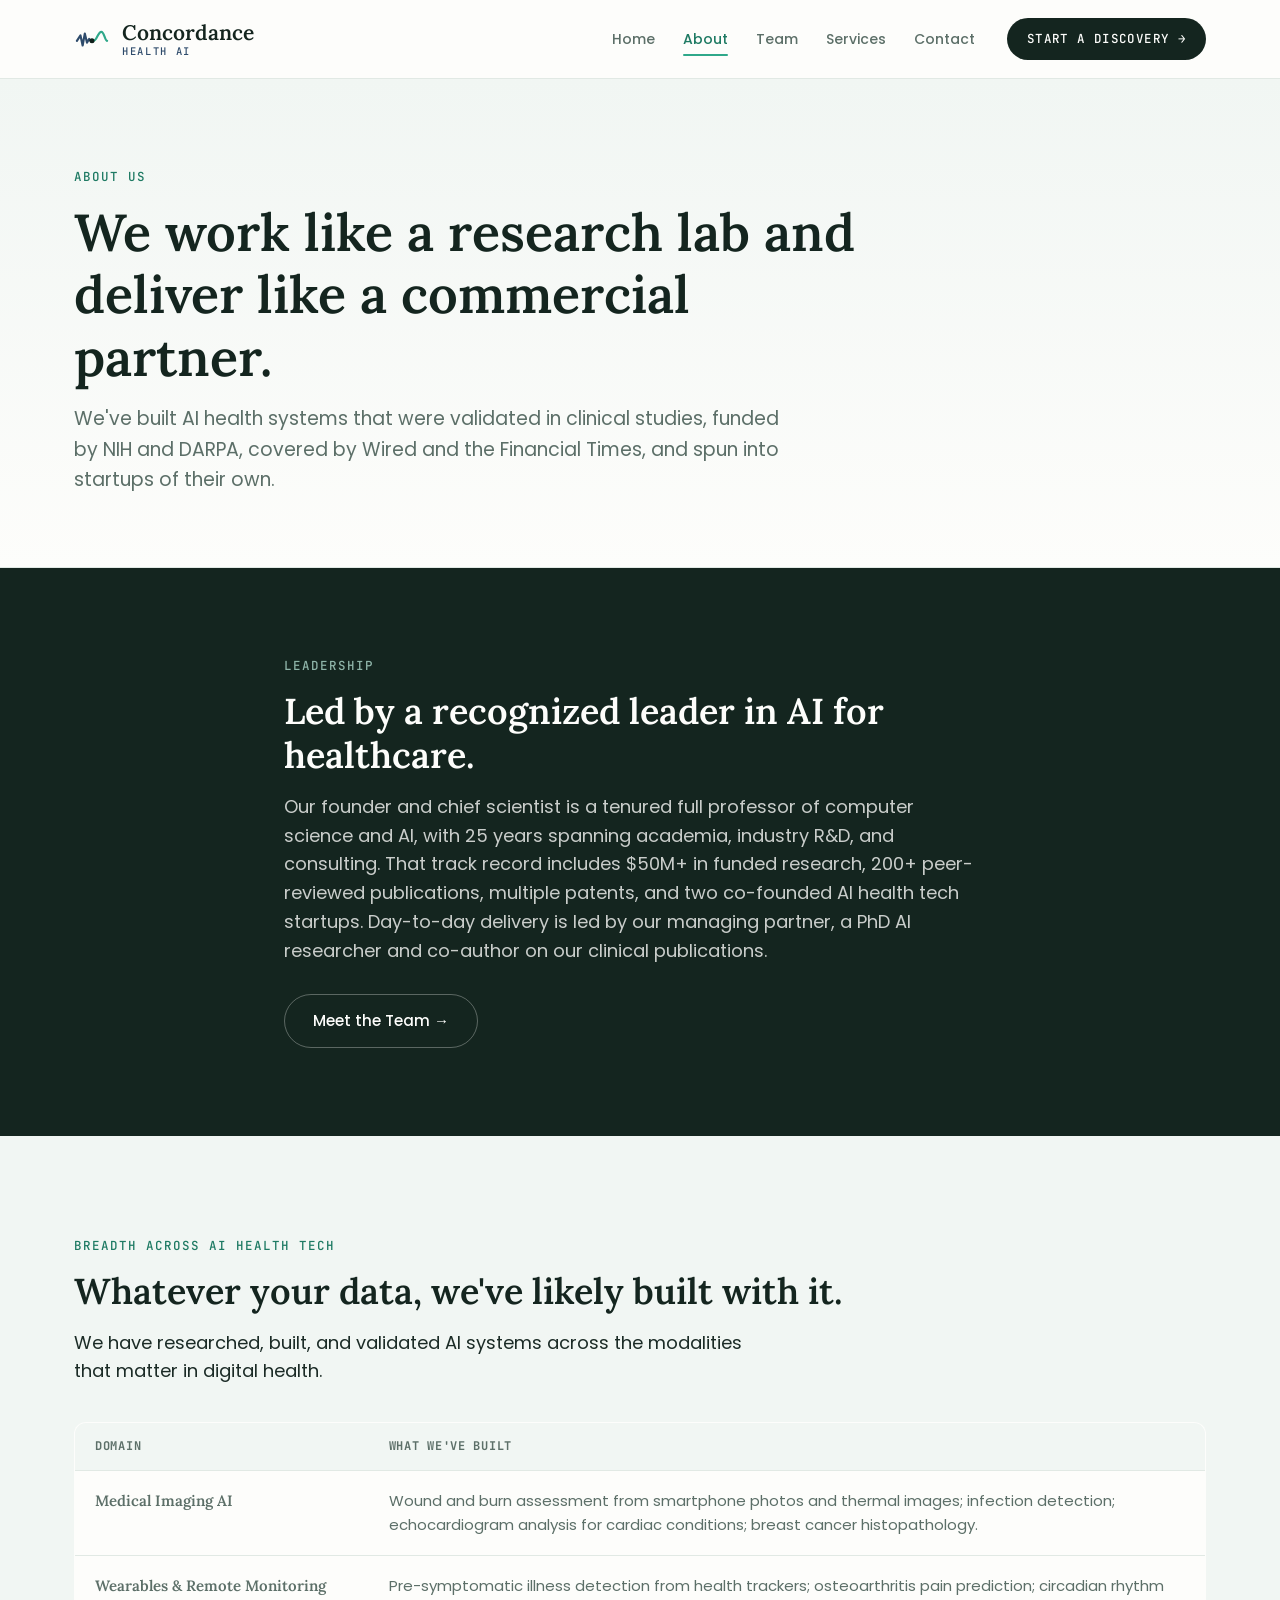
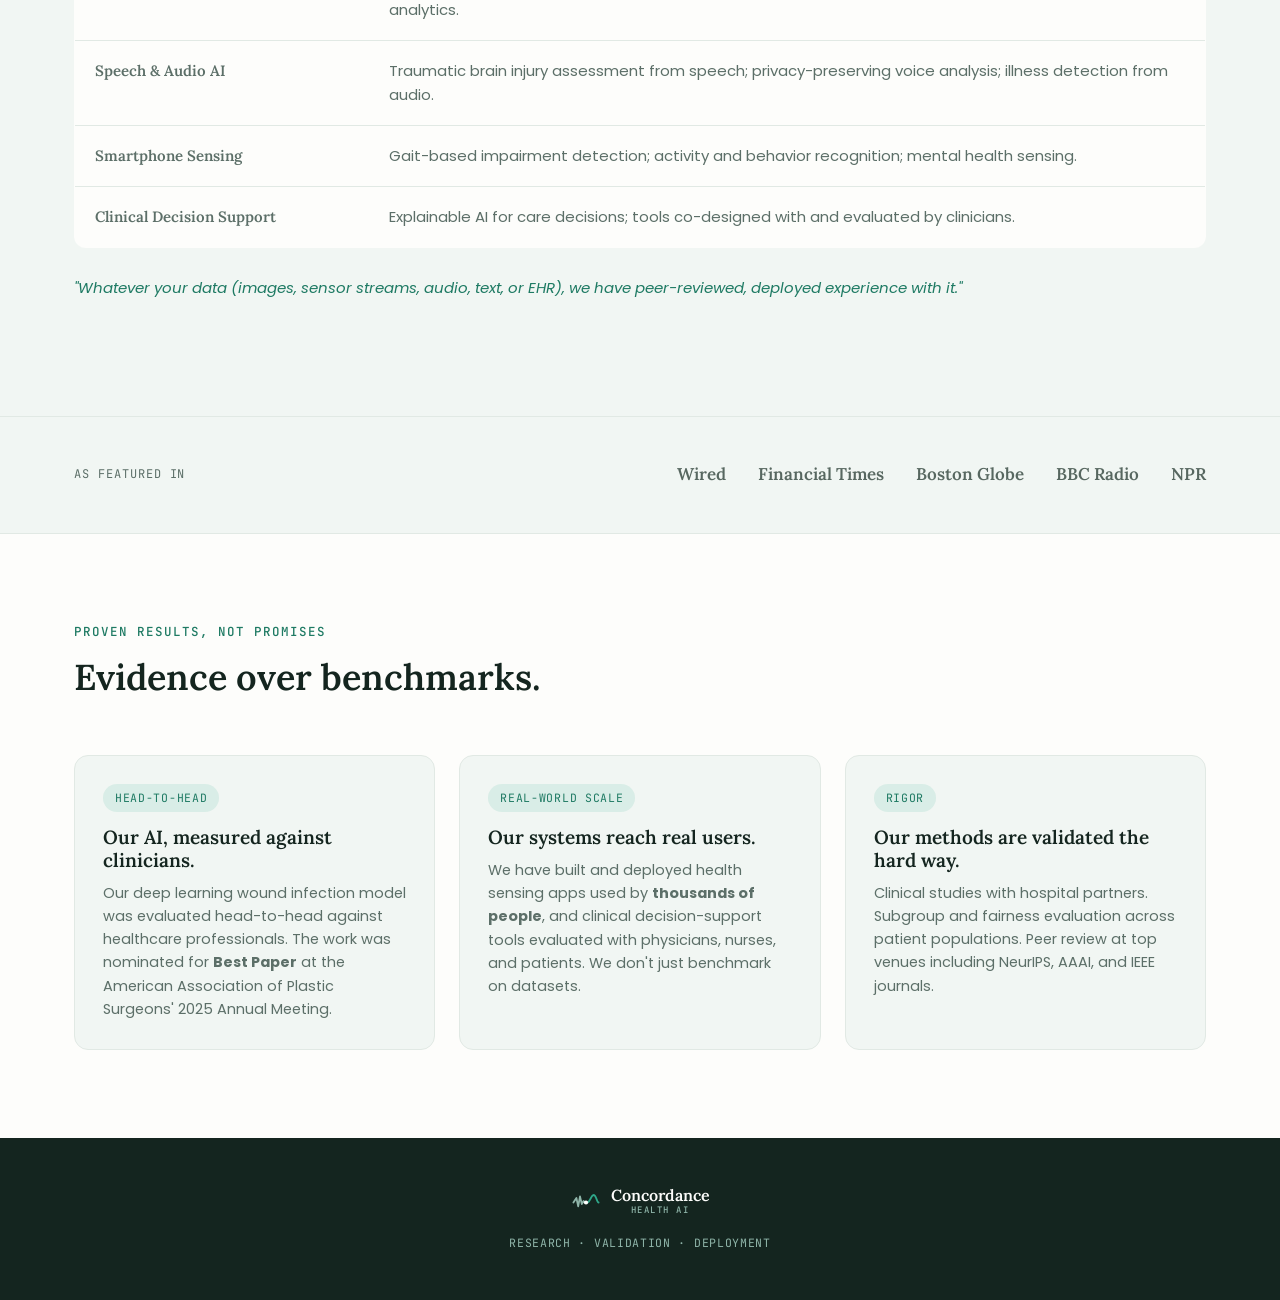
==== commit 54115f6b: "Content Updated By  EOA" ====
--- a/about.html
+++ b/about.html
@@ -63,12 +63,12 @@
   </div>
 
   <!-- ================= LEADERSHIP POINTER ================= -->
-  <section class="why">
+  <section class="why why-dark">
     <div class="wrap" style="grid-template-columns:1fr; max-width:760px;">
       <div>
         <div class="eyebrow">Leadership</div>
         <h2>Led by a recognized leader in AI for healthcare.</h2>
-        <p class="big">Our founder and chief scientist is a tenured full professor of computer science and AI, with 25 years spanning academia, industry R&amp;D, and consulting, backed by $50M+ in funded research, 200+ publications, 2 patents, and two co-founded AI health tech startups. Day-to-day delivery is led by our managing partner, a PhD AI researcher and co-author on our clinical publications.</p>
+        <p class="big">Our founder and chief scientist is a tenured full professor of computer science and AI, with 25 years spanning academia, industry R&amp;D, and consulting. That track record includes $50M+ in funded research, 200+ peer-reviewed publications, multiple patents, and two co-founded AI health tech startups. Day-to-day delivery is led by our managing partner, a PhD AI researcher and co-author on our clinical publications.</p>
         <div class="cta-row">
           <a href="team.html" class="btn btn-ghost">Meet the Team →</a>
         </div>
@@ -135,18 +135,18 @@
     <div class="result-grid">
       <div class="result-card">
         <div class="tag">Head-to-Head</div>
-        <h3>Our AI matched up against clinicians.</h3>
-        <p>Our deep learning wound infection model was compared head-to-head with healthcare professionals. The work was nominated for <b>Best Paper</b> at the American Association of Plastic Surgeons' 2025 Annual Meeting.</p>
+        <h3>Our AI, measured against clinicians.</h3>
+        <p>Our deep learning wound infection model was evaluated head-to-head against healthcare professionals. The work was nominated for <b>Best Paper</b> at the American Association of Plastic Surgeons' 2025 Annual Meeting.</p>
       </div>
       <div class="result-card">
         <div class="tag">Real-World Scale</div>
         <h3>Our systems reach real users.</h3>
-        <p>We have built and deployed health sensing apps used by <b>tens of thousands of people</b>, and clinical decision-support tools evaluated with physicians, nurses, and patients. We don't just benchmark on datasets.</p>
+        <p>We have built and deployed health sensing apps used by <b>thousands of people</b>, and clinical decision-support tools evaluated with physicians, nurses, and patients. We don't just benchmark on datasets.</p>
       </div>
       <div class="result-card">
         <div class="tag">Rigor</div>
         <h3>Our methods are validated the hard way.</h3>
-        <p>Clinical studies with hospital partners, fairness evaluation across patient populations, and peer review at top venues (NeurIPS, AAAI, IEEE journals).</p>
+        <p>Clinical studies with hospital partners. Subgroup and fairness evaluation across patient populations. Peer review at top venues including NeurIPS, AAAI, and IEEE journals.</p>
       </div>
     </div>
   </section>
--- a/style.css
+++ b/style.css
@@ -280,39 +280,44 @@
 
 /* ============================= CREDIBILITY STRIP ============================= */
 
-.strip {
+.capabilities {
   background: var(--ink);
+  color: rgba(253, 253, 251, 0.82);
+  padding: 76px 0;
+}
+
+.capabilities h2 {
   color: var(--paper);
-  padding: 28px 0;
-}
-
-.strip .wrap {
-  display: flex;
-  flex-wrap: wrap;
-  align-items: center;
-  gap: 28px 40px;
-  justify-content: space-between;
-}
-
-.stat {
-  font-size: 13.5px;
-  color: rgba(253, 253, 251, 0.75);
-  white-space: nowrap;
-}
-
-.stat b {
-  font-family: var(--font-serif);
-  font-size: 18px;
+  max-width: 640px;
+}
+
+.capability-grid {
+  display: grid;
+  grid-template-columns: 1fr 1fr;
+  gap: 14px 40px;
+  margin-top: 32px;
+  list-style: none;
+}
+
+.capability-grid li {
+  position: relative;
+  padding-left: 20px;
+  font-size: 14.5px;
+  line-height: 1.55;
+  color: rgba(253, 253, 251, 0.78);
+}
+
+.capability-grid li b {
   color: var(--paper);
-  margin-right: 4px;
-}
-
-.funders {
-  font-family: var(--font-mono);
-  font-size: 12px;
-  letter-spacing: 0.08em;
-  color: var(--sage);
-  white-space: nowrap;
+}
+
+.capability-grid li::before {
+  content: "";
+  position: absolute;
+  left: 0; top: 8px;
+  width: 6px; height: 6px;
+  border-radius: 50%;
+  background: var(--signal);
 }
 
 /* ============================= WHY / LEADERSHIP ============================= */
@@ -326,6 +331,24 @@
   grid-template-columns: 1fr 1fr;
   gap: 48px;
   align-items: start;
+}
+
+.why-dark {
+  background: var(--ink);
+}
+
+.why-dark .eyebrow { color: #8FB5A9; }
+.why-dark h2 { color: var(--paper); }
+.why-dark .big { color: rgba(253, 253, 251, 0.78); }
+
+.why-dark .btn-ghost {
+  color: var(--paper);
+  border-color: rgba(253, 253, 251, 0.3);
+}
+
+.why-dark .btn-ghost:hover {
+  border-color: var(--signal);
+  color: var(--paper);
 }
 
 /* ============================= BREADTH TABLE ============================= */
@@ -564,6 +587,45 @@
 .contact-form textarea { min-height: 140px; resize: vertical; }
 
 .contact-form button { margin-top: 24px; align-self: flex-start; }
+
+.field-hint {
+  font-weight: 400;
+  color: var(--muted);
+  font-size: 12px;
+  text-transform: none;
+}
+
+.radio-group {
+  display: flex;
+  flex-direction: column;
+  gap: 8px;
+}
+
+.contact-form .radio-group label.radio-option {
+  display: flex;
+  align-items: flex-start;
+  gap: 10px;
+  margin-top: 0;
+  padding: 11px 14px;
+  border: 1px solid var(--line);
+  border-radius: 8px;
+  background: var(--paper-dim);
+  font-size: 14px;
+  font-weight: 400;
+  color: var(--text);
+  cursor: pointer;
+  transition: border-color 0.15s ease;
+}
+
+.contact-form .radio-group label.radio-option:has(input:checked) {
+  border-color: var(--signal);
+}
+
+.radio-option input[type="radio"] {
+  margin-top: 3px;
+  accent-color: var(--signal-dark);
+  flex-shrink: 0;
+}
 
 .contact-side {
   background: var(--paper-dim);
@@ -947,10 +1009,12 @@
 
 @media (max-width: 640px) {
   .steps { grid-template-columns: 1fr; }
-  .strip .wrap { flex-direction: column; align-items: flex-start; }
   .press .wrap { flex-direction: column; align-items: flex-start; }
   .pdf-cta { flex-direction: column; align-items: flex-start; }
-  table.domains td.domain { width: auto; }
+  .capability-grid { grid-template-columns: 1fr; }
+  table.domains { table-layout: fixed; }
+  table.domains td.domain { width: 34%; white-space: normal; overflow-wrap: break-word; }
+  table.domains td { overflow-wrap: break-word; }
 }
 
 /* ============================= PRINT (Services & Pricing PDF) ============================= */
